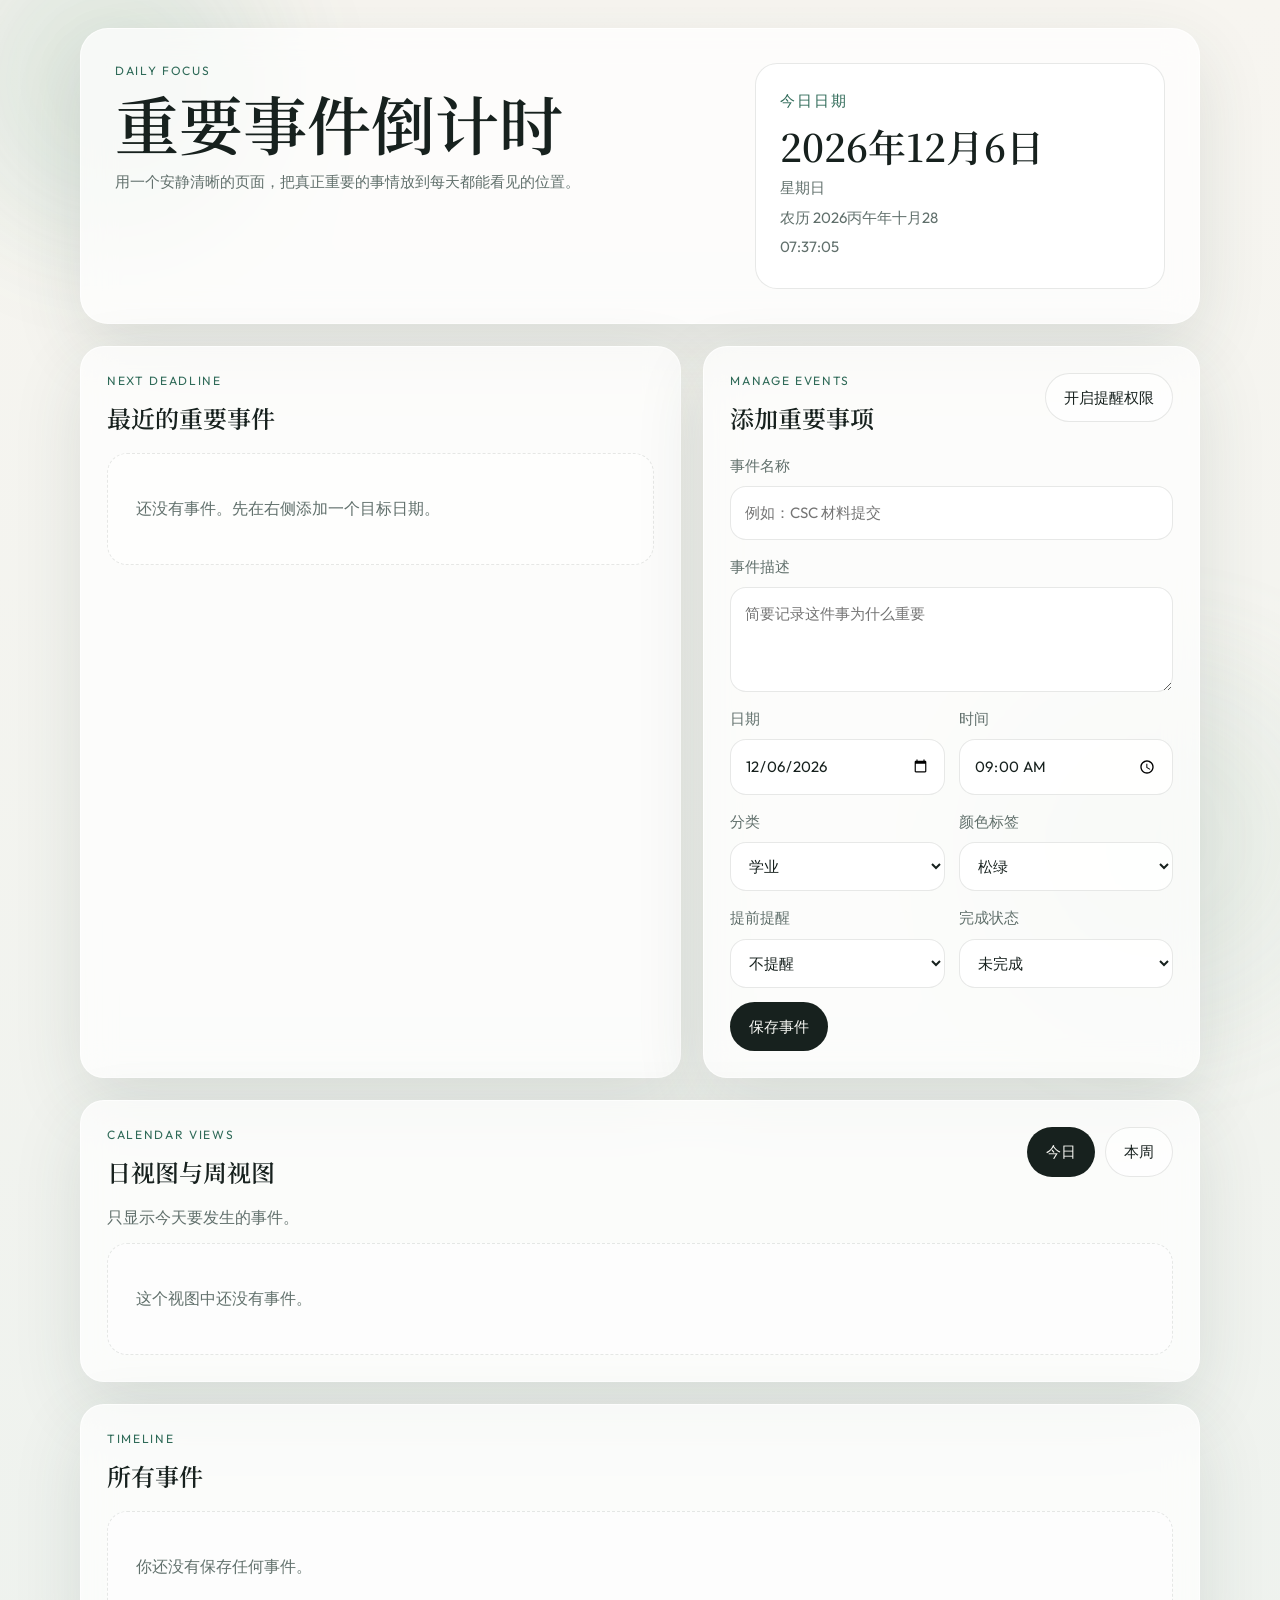
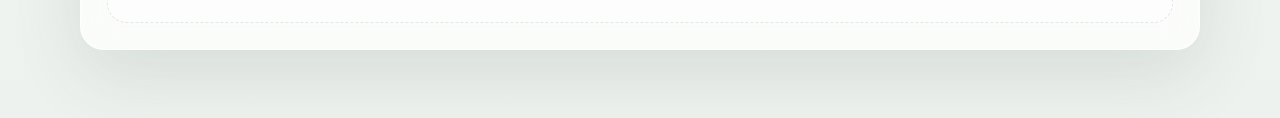
==== index.html @ 09dea9fb "Add calendar views and PWA support" ====
<!DOCTYPE html>
<html lang="zh-CN">
<head>
    <meta charset="UTF-8">
    <meta name="viewport" content="width=device-width, initial-scale=1.0">
    <title>重要日程倒计时</title>
    <meta name="description" content="简约美观的每日重要事件倒计时网站，支持提醒、日期展示和农历。">
    <meta name="theme-color" content="#17211e">
    <link rel="manifest" href="manifest.webmanifest">
    <link rel="icon" href="icon.svg" type="image/svg+xml">
    <link rel="preconnect" href="https://fonts.googleapis.com">
    <link rel="preconnect" href="https://fonts.gstatic.com" crossorigin>
    <link href="https://fonts.googleapis.com/css2?family=Noto+Serif+SC:wght@400;500;600;700&family=Outfit:wght@300;400;500;600;700&display=swap" rel="stylesheet">
    <link rel="stylesheet" href="style.css">
</head>
<body>
    <div class="ambient ambient-a"></div>
    <div class="ambient ambient-b"></div>

    <main class="page">
        <section class="hero-card">
            <div class="hero-copy">
                <p class="eyebrow">Daily Focus</p>
                <h1>重要事件倒计时</h1>
                <p class="hero-text">
                    用一个安静清晰的页面，把真正重要的事情放到每天都能看见的位置。
                </p>
            </div>
            <div class="date-panel">
                <p class="date-label">今日日期</p>
                <h2 id="solarDate">--</h2>
                <p id="weekdayText">--</p>
                <p id="lunarDate" class="lunar-text">农历 --</p>
                <p id="clockText" class="clock-text">--:--:--</p>
            </div>
        </section>

        <section class="layout-grid">
            <section class="panel spotlight-panel">
                <div class="panel-head">
                    <div>
                        <p class="panel-kicker">Next Deadline</p>
                        <h2>最近的重要事件</h2>
                    </div>
                </div>
                <div id="emptyState" class="empty-state">
                    <p>还没有事件。先在右侧添加一个目标日期。</p>
                </div>
                <article id="featuredEvent" class="featured-event hidden">
                    <div class="featured-topline">
                        <p id="featuredTag" class="event-tag">重要</p>
                        <p id="featuredReminder" class="reminder-note">提醒未开启</p>
                    </div>
                    <h3 id="featuredTitle">事件标题</h3>
                    <p id="featuredDesc" class="featured-desc"></p>
                    <div class="countdown-grid">
                        <div>
                            <span id="daysValue">0</span>
                            <small>天</small>
                        </div>
                        <div>
                            <span id="hoursValue">0</span>
                            <small>小时</small>
                        </div>
                        <div>
                            <span id="minutesValue">0</span>
                            <small>分钟</small>
                        </div>
                    </div>
                    <div class="featured-meta">
                        <p id="featuredTarget">目标日期：--</p>
                        <p id="featuredStatus">状态：--</p>
                    </div>
                </article>
            </section>

            <section class="panel form-panel">
                <div class="panel-head">
                    <div>
                        <p class="panel-kicker">Manage Events</p>
                        <h2>添加重要事项</h2>
                    </div>
                    <button id="notifyBtn" class="ghost-btn" type="button">开启提醒权限</button>
                </div>

                <form id="eventForm" class="event-form">
                    <input id="editIdInput" type="hidden">
                    <label>
                        事件名称
                        <input id="titleInput" type="text" maxlength="40" placeholder="例如：CSC 材料提交" required>
                    </label>
                    <label>
                        事件描述
                        <textarea id="descInput" rows="3" maxlength="120" placeholder="简要记录这件事为什么重要"></textarea>
                    </label>
                    <div class="form-row">
                        <label>
                            日期
                            <input id="dateInput" type="date" required>
                        </label>
                        <label>
                            时间
                            <input id="timeInput" type="time" value="09:00">
                        </label>
                    </div>
                    <div class="form-row">
                        <label>
                            分类
                            <select id="categoryInput">
                                <option value="学业">学业</option>
                                <option value="申请">申请</option>
                                <option value="工作">工作</option>
                                <option value="生活">生活</option>
                                <option value="其他">其他</option>
                            </select>
                        </label>
                        <label>
                            颜色标签
                            <select id="colorInput">
                                <option value="green">松绿</option>
                                <option value="amber">琥珀</option>
                                <option value="rose">玫瑰</option>
                                <option value="slate">岩灰</option>
                                <option value="violet">紫灰</option>
                            </select>
                        </label>
                    </div>
                    <div class="form-row">
                        <label>
                            提前提醒
                            <select id="reminderInput">
                                <option value="0">不提醒</option>
                                <option value="10">提前 10 分钟</option>
                                <option value="30">提前 30 分钟</option>
                                <option value="60">提前 1 小时</option>
                                <option value="1440">提前 1 天</option>
                            </select>
                        </label>
                        <label>
                            完成状态
                            <select id="completedInput">
                                <option value="false">未完成</option>
                                <option value="true">已完成</option>
                            </select>
                        </label>
                    </div>
                    <div class="form-actions">
                        <button id="submitBtn" class="primary-btn" type="submit">保存事件</button>
                        <button id="cancelEditBtn" class="ghost-btn hidden" type="button">取消编辑</button>
                    </div>
                </form>
            </section>
        </section>

        <section class="panel calendar-panel">
            <div class="panel-head">
                <div>
                    <p class="panel-kicker">Calendar Views</p>
                    <h2>日视图与周视图</h2>
                </div>
                <div class="view-switcher">
                    <button class="ghost-btn active-view" type="button" data-view="day">今日</button>
                    <button class="ghost-btn" type="button" data-view="week">本周</button>
                </div>
            </div>
            <div id="calendarSummary" class="calendar-summary"></div>
            <div id="calendarList" class="calendar-list"></div>
        </section>

        <section class="panel list-panel">
            <div class="panel-head">
                <div>
                    <p class="panel-kicker">Timeline</p>
                    <h2>所有事件</h2>
                </div>
            </div>
            <div id="eventList" class="event-list"></div>
        </section>
    </main>

    <template id="eventItemTemplate">
        <article class="event-item">
            <div class="event-main">
                <div class="event-heading-row">
                    <p class="event-chip"></p>
                    <p class="event-count"></p>
                </div>
                <h3 class="event-title"></h3>
                <p class="event-description"></p>
                <div class="event-meta-row">
                    <span class="event-target"></span>
                    <span class="event-reminder"></span>
                    <span class="event-state"></span>
                </div>
            </div>
            <div class="event-actions">
                <button class="icon-btn complete-btn" type="button">完成</button>
                <button class="icon-btn edit-btn" type="button">编辑</button>
                <button class="icon-btn delete-btn" type="button">删除</button>
            </div>
        </article>
    </template>

    <script src="script.js"></script>
</body>
</html>
---- style.css ----
:root {
    --bg: #f6f4ee;
    --panel: rgba(255, 255, 255, 0.72);
    --panel-strong: rgba(255, 255, 255, 0.92);
    --line: rgba(19, 31, 28, 0.1);
    --ink: #17211e;
    --muted: #61706c;
    --accent: #2f6a58;
    --accent-soft: #dce9e4;
    --warning: #8c5a2d;
    --shadow: 0 24px 70px rgba(45, 63, 57, 0.12);
    --green: #2f6a58;
    --green-bg: #e4f1ec;
    --amber: #9a6a26;
    --amber-bg: #f7eddc;
    --rose: #9a4f62;
    --rose-bg: #f7e7eb;
    --slate: #55616b;
    --slate-bg: #e8edf0;
    --violet: #68588c;
    --violet-bg: #ece7f7;
}

* {
    box-sizing: border-box;
}

body {
    margin: 0;
    min-height: 100vh;
    color: var(--ink);
    background: linear-gradient(180deg, #f7f5f0 0%, #eef2ee 100%);
    font-family: "Outfit", sans-serif;
    position: relative;
}

.ambient {
    position: fixed;
    border-radius: 50%;
    filter: blur(60px);
    pointer-events: none;
    opacity: 0.65;
}

.ambient-a {
    width: 320px;
    height: 320px;
    background: rgba(70, 137, 112, 0.18);
    top: -80px;
    left: -50px;
}

.ambient-b {
    width: 360px;
    height: 360px;
    background: rgba(163, 191, 179, 0.18);
    bottom: -120px;
    right: -60px;
}

.page {
    width: min(1120px, calc(100% - 28px));
    margin: 28px auto;
    padding-bottom: 40px;
    position: relative;
    z-index: 1;
}

.hero-card,
.panel,
.event-item {
    background: var(--panel);
    backdrop-filter: blur(16px);
    border: 1px solid rgba(255, 255, 255, 0.7);
    box-shadow: var(--shadow);
}

.hero-card {
    border-radius: 28px;
    padding: 34px;
    display: grid;
    grid-template-columns: 1.35fr 0.9fr;
    gap: 24px;
    margin-bottom: 22px;
}

.eyebrow,
.panel-kicker,
.event-chip,
.event-tag {
    margin: 0 0 12px;
    font-size: 12px;
    letter-spacing: 0.14em;
    text-transform: uppercase;
    color: var(--accent);
}

h1,
h2,
h3 {
    font-family: "Noto Serif SC", serif;
    margin: 0;
    font-weight: 600;
}

h1 {
    font-size: clamp(40px, 6vw, 64px);
    line-height: 1.02;
}

.hero-text,
.date-panel p,
.featured-desc,
.event-description,
.event-meta-row,
.featured-meta,
label,
input,
textarea,
select,
.ghost-btn,
.primary-btn,
.icon-btn {
    font-size: 15px;
    line-height: 1.7;
}

.hero-text {
    color: var(--muted);
    max-width: 36rem;
    margin-top: 14px;
}

.date-panel {
    background: var(--panel-strong);
    border: 1px solid var(--line);
    border-radius: 22px;
    padding: 24px;
    align-self: stretch;
}

.date-label {
    color: var(--accent);
    text-transform: uppercase;
    letter-spacing: 0.14em;
    margin: 0 0 10px;
    font-size: 12px;
}

.date-panel h2 {
    font-size: clamp(28px, 4vw, 38px);
    line-height: 1.15;
    margin-bottom: 8px;
}

.lunar-text,
.clock-text,
#weekdayText {
    color: var(--muted);
    margin: 4px 0;
}

.layout-grid {
    display: grid;
    grid-template-columns: 1.15fr 0.95fr;
    gap: 22px;
    margin-bottom: 22px;
}

.panel {
    border-radius: 24px;
    padding: 26px;
}

.form-actions,
.view-switcher,
.event-actions {
    display: flex;
    flex-wrap: wrap;
    gap: 10px;
}

.panel-head {
    display: flex;
    justify-content: space-between;
    gap: 16px;
    align-items: start;
    margin-bottom: 18px;
}

.empty-state {
    border: 1px dashed var(--line);
    border-radius: 20px;
    padding: 28px;
    color: var(--muted);
    background: rgba(255, 255, 255, 0.45);
}

.hidden {
    display: none;
}

.featured-event {
    border-radius: 22px;
    padding: 24px;
    background: linear-gradient(180deg, rgba(255, 255, 255, 0.95), rgba(240, 247, 243, 0.92));
    border: 1px solid var(--line);
}

.featured-topline {
    display: flex;
    justify-content: space-between;
    gap: 12px;
    align-items: center;
}

.reminder-note {
    margin: 0;
    color: var(--warning);
    font-size: 13px;
}

.featured-event h3 {
    font-size: clamp(28px, 4vw, 42px);
    line-height: 1.08;
    margin: 6px 0 12px;
}

.countdown-grid {
    display: grid;
    grid-template-columns: repeat(3, minmax(0, 1fr));
    gap: 14px;
    margin: 24px 0 18px;
}

.countdown-grid div {
    background: rgba(255, 255, 255, 0.86);
    border: 1px solid var(--line);
    border-radius: 18px;
    padding: 18px 14px;
}

.countdown-grid span {
    display: block;
    font-size: clamp(34px, 6vw, 52px);
    line-height: 1;
    font-weight: 700;
}

.countdown-grid small {
    color: var(--muted);
}

.featured-meta p {
    margin: 6px 0;
    color: var(--muted);
}

.event-form {
    display: grid;
    gap: 14px;
}

label {
    display: grid;
    gap: 8px;
    color: var(--muted);
}

input,
textarea,
select {
    width: 100%;
    border: 1px solid var(--line);
    border-radius: 16px;
    padding: 13px 14px;
    background: rgba(255, 255, 255, 0.86);
    color: var(--ink);
    font-family: inherit;
}

input:focus,
textarea:focus,
select:focus {
    outline: 1px solid rgba(47, 106, 88, 0.3);
    border-color: rgba(47, 106, 88, 0.4);
}

.form-row {
    display: grid;
    grid-template-columns: repeat(2, minmax(0, 1fr));
    gap: 14px;
}

.primary-btn,
.ghost-btn,
.icon-btn {
    border-radius: 999px;
    padding: 11px 18px;
    cursor: pointer;
    border: 1px solid var(--line);
    font-family: inherit;
    transition: transform 180ms ease, background 180ms ease;
}

.primary-btn {
    background: var(--ink);
    color: #f8f8f4;
}

.ghost-btn,
.icon-btn {
    background: rgba(255, 255, 255, 0.62);
    color: var(--ink);
}

.active-view {
    background: var(--ink);
    color: #f8f8f4;
}

.primary-btn:hover,
.ghost-btn:hover,
.icon-btn:hover {
    transform: translateY(-1px);
}

.event-list {
    display: grid;
    gap: 14px;
}

.event-item {
    border-radius: 20px;
    padding: 20px;
    display: grid;
    grid-template-columns: 1fr auto;
    gap: 18px;
    align-items: start;
}

.event-item.done {
    opacity: 0.68;
}

.event-item.done .event-title {
    text-decoration: line-through;
}

.event-heading-row {
    display: flex;
    justify-content: space-between;
    gap: 14px;
    align-items: center;
}

.event-chip,
.event-count {
    margin: 0;
}

.event-chip {
    padding: 6px 10px;
    border-radius: 999px;
    border: 1px solid transparent;
}

.tag-green {
    color: var(--green);
    background: var(--green-bg);
    border-color: rgba(47, 106, 88, 0.18);
}

.tag-amber {
    color: var(--amber);
    background: var(--amber-bg);
    border-color: rgba(154, 106, 38, 0.16);
}

.tag-rose {
    color: var(--rose);
    background: var(--rose-bg);
    border-color: rgba(154, 79, 98, 0.16);
}

.tag-slate {
    color: var(--slate);
    background: var(--slate-bg);
    border-color: rgba(85, 97, 107, 0.14);
}

.tag-violet {
    color: var(--violet);
    background: var(--violet-bg);
    border-color: rgba(104, 88, 140, 0.16);
}

.event-count {
    color: var(--muted);
    font-size: 14px;
}

.event-title {
    font-size: 28px;
    line-height: 1.1;
    margin-bottom: 8px;
}

.event-description {
    color: var(--muted);
    margin: 0 0 10px;
}

.event-meta-row {
    display: flex;
    flex-wrap: wrap;
    gap: 10px 16px;
    color: var(--muted);
}

.calendar-panel {
    margin-bottom: 22px;
}

.calendar-summary {
    margin-bottom: 14px;
    color: var(--muted);
}

.calendar-list {
    display: grid;
    gap: 12px;
}

.calendar-card {
    padding: 18px;
    border-radius: 18px;
    border: 1px solid var(--line);
    background: rgba(255, 255, 255, 0.6);
}

.calendar-card h3 {
    font-size: 22px;
    margin-bottom: 6px;
}

.calendar-card p {
    margin: 4px 0;
    color: var(--muted);
}

@media (max-width: 920px) {
    .hero-card,
    .layout-grid {
        grid-template-columns: 1fr;
    }
}

@media (max-width: 680px) {
    .page {
        width: min(100% - 18px, 1120px);
        margin: 10px auto;
    }

    .hero-card,
    .panel {
        padding: 18px;
        border-radius: 20px;
    }

    .form-row,
    .countdown-grid,
    .event-item {
        grid-template-columns: 1fr;
    }

    .event-item {
        gap: 12px;
    }
}
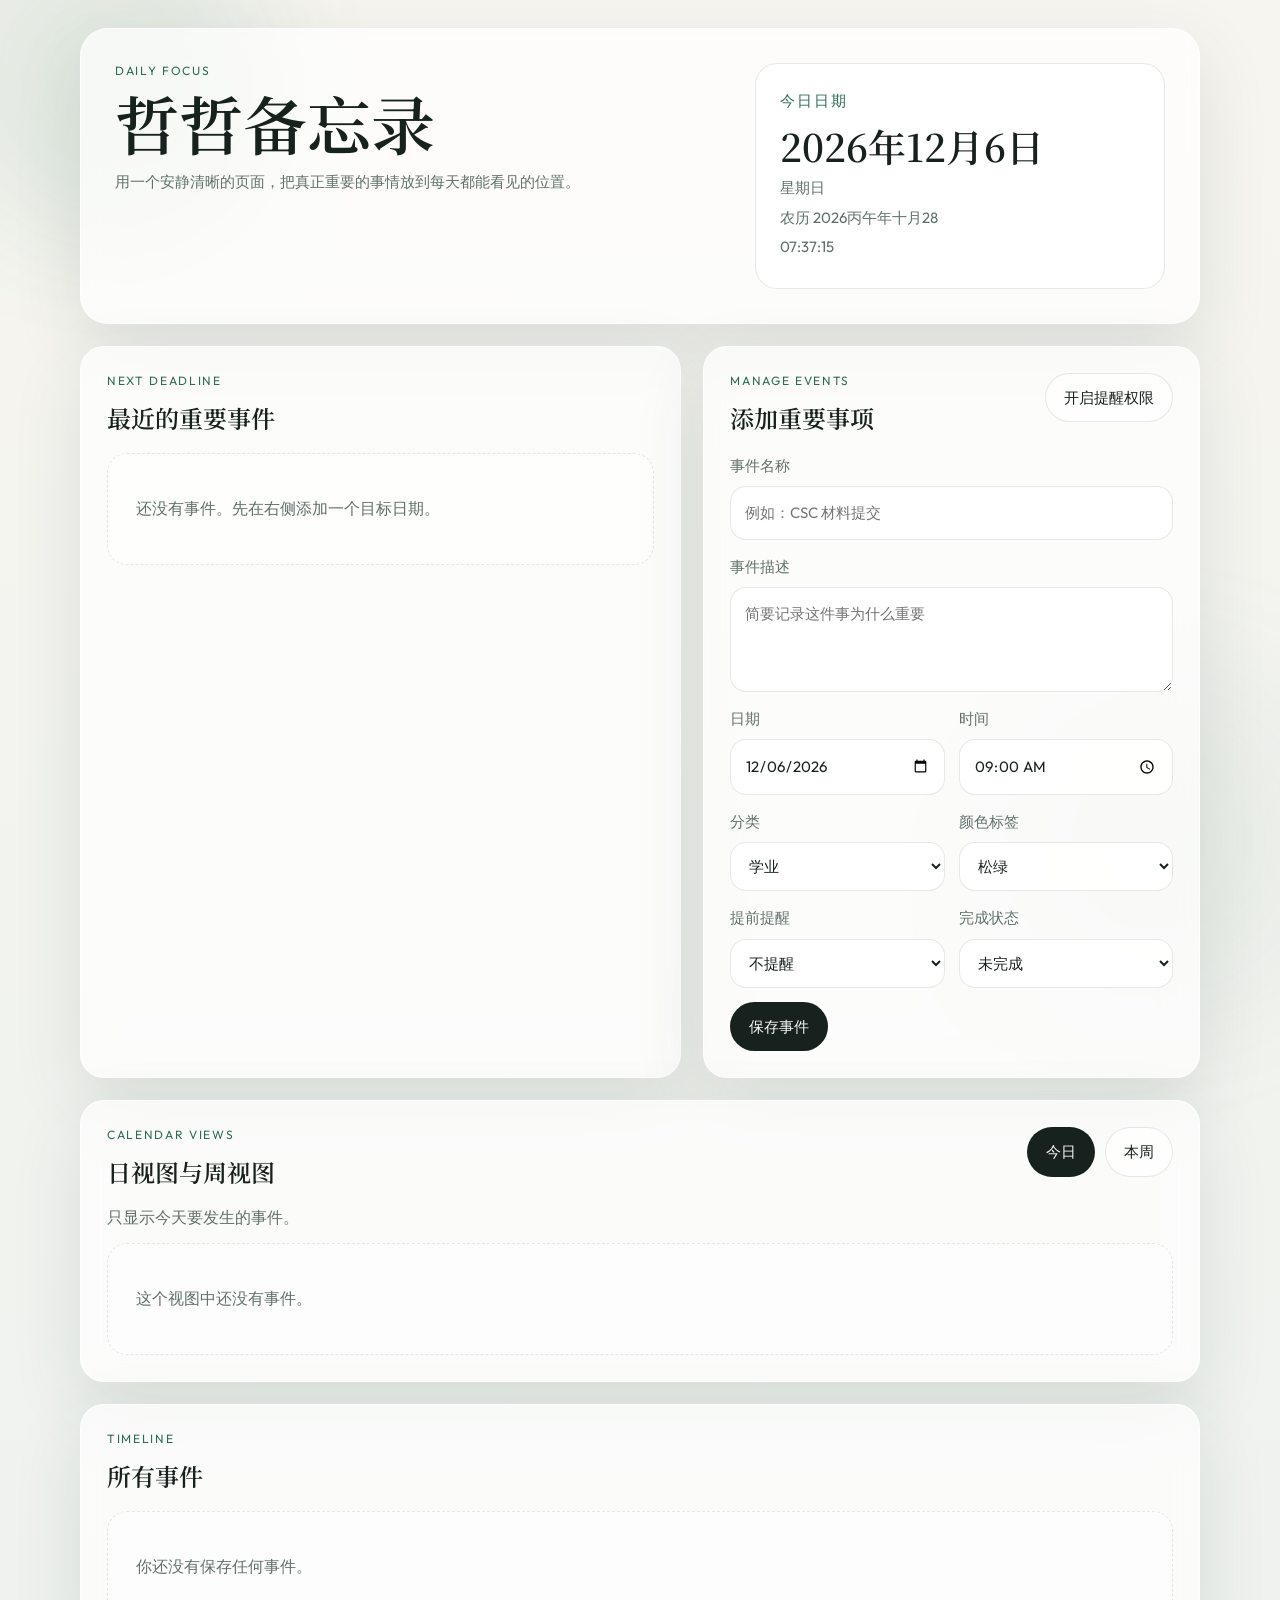
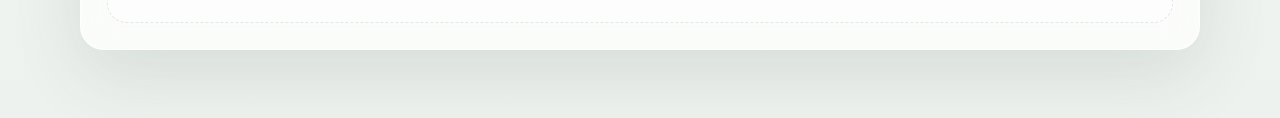
==== commit bb8b1e01: "Rename app to Zhezhe memo" ====
--- a/index.html
+++ b/index.html
@@ -3,7 +3,7 @@
 <head>
     <meta charset="UTF-8">
     <meta name="viewport" content="width=device-width, initial-scale=1.0">
-    <title>重要日程倒计时</title>
+    <title>哲哲备忘录</title>
     <meta name="description" content="简约美观的每日重要事件倒计时网站，支持提醒、日期展示和农历。">
     <meta name="theme-color" content="#17211e">
     <link rel="manifest" href="manifest.webmanifest">
@@ -21,7 +21,7 @@
         <section class="hero-card">
             <div class="hero-copy">
                 <p class="eyebrow">Daily Focus</p>
-                <h1>重要事件倒计时</h1>
+                <h1>哲哲备忘录</h1>
                 <p class="hero-text">
                     用一个安静清晰的页面，把真正重要的事情放到每天都能看见的位置。
                 </p>
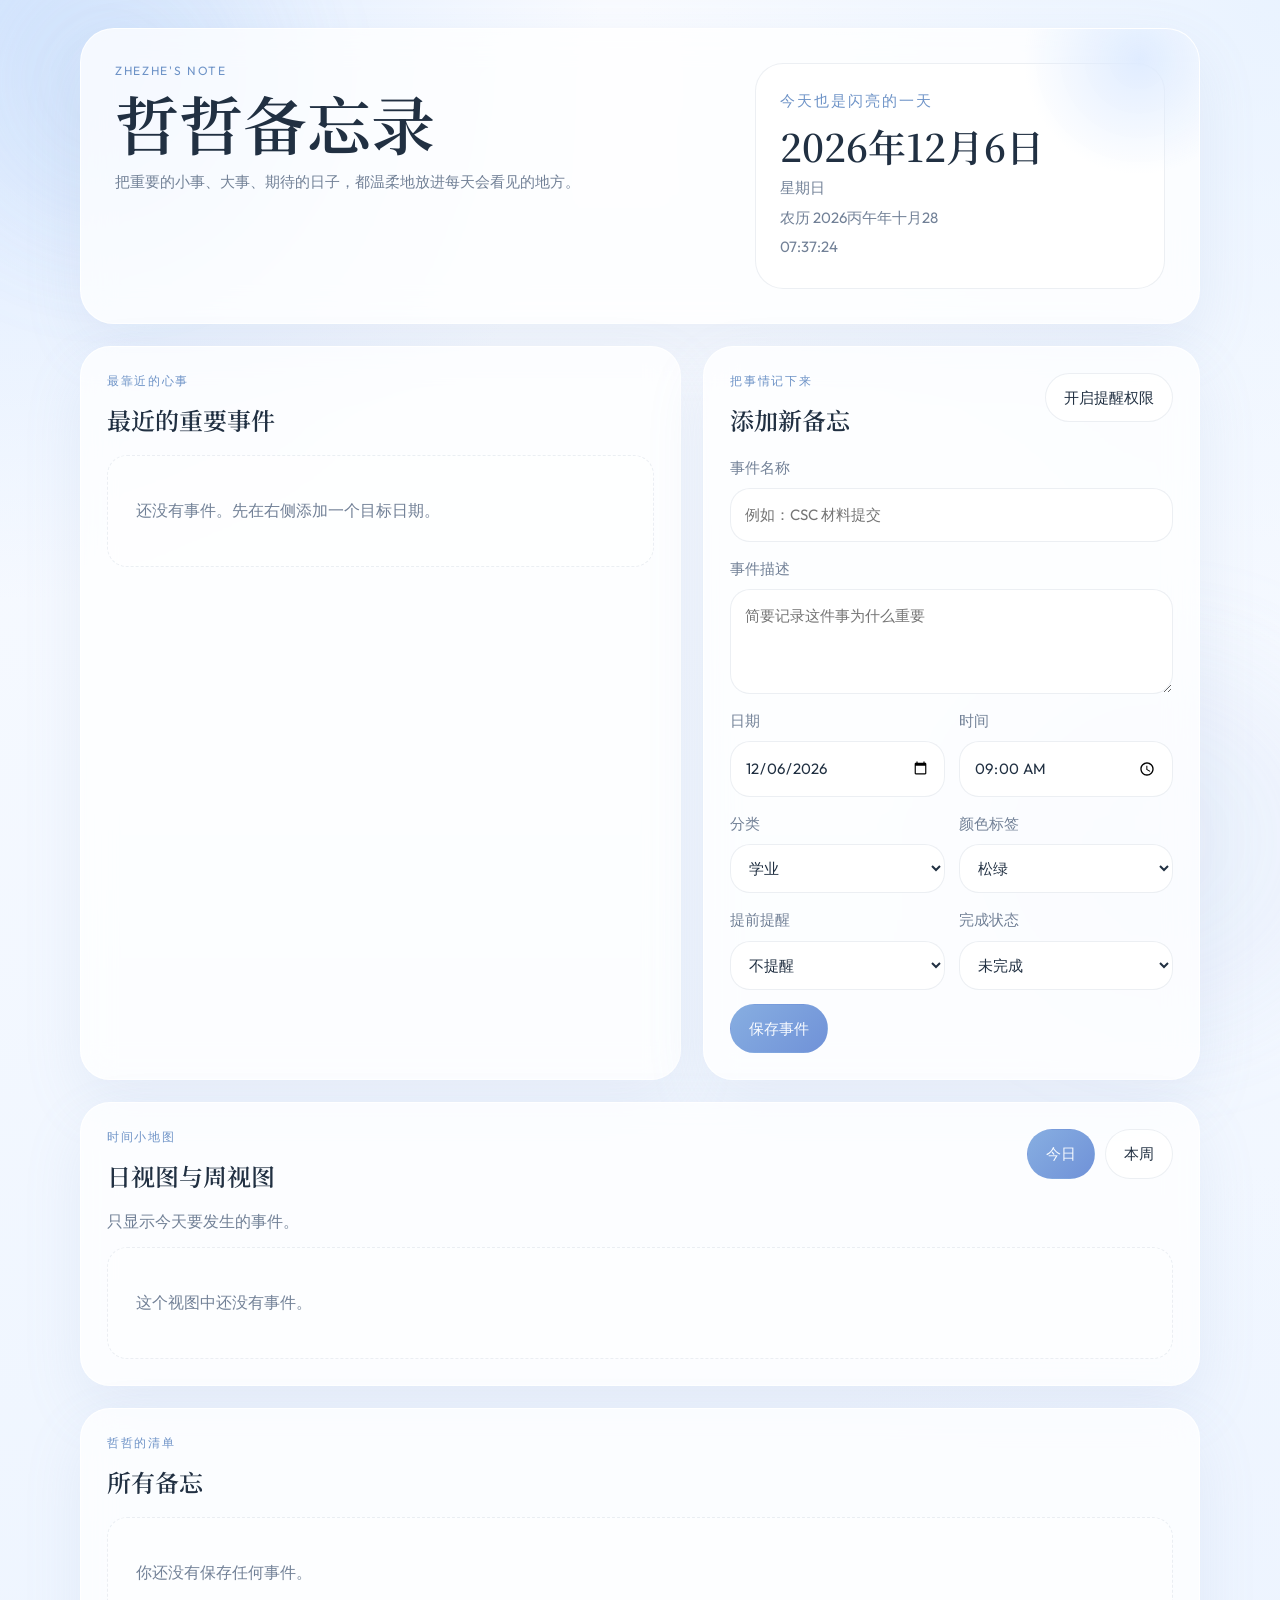
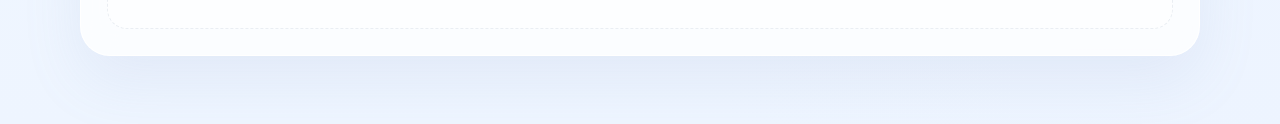
==== commit 681de80e: "Refine memo UI with elegant blue theme" ====
--- a/index.html
+++ b/index.html
@@ -20,14 +20,14 @@
     <main class="page">
         <section class="hero-card">
             <div class="hero-copy">
-                <p class="eyebrow">Daily Focus</p>
+                <p class="eyebrow">Zhezhe's Note</p>
                 <h1>哲哲备忘录</h1>
                 <p class="hero-text">
-                    用一个安静清晰的页面，把真正重要的事情放到每天都能看见的位置。
+                    把重要的小事、大事、期待的日子，都温柔地放进每天会看见的地方。
                 </p>
             </div>
             <div class="date-panel">
-                <p class="date-label">今日日期</p>
+                <p class="date-label">今天也是闪亮的一天</p>
                 <h2 id="solarDate">--</h2>
                 <p id="weekdayText">--</p>
                 <p id="lunarDate" class="lunar-text">农历 --</p>
@@ -39,7 +39,7 @@
             <section class="panel spotlight-panel">
                 <div class="panel-head">
                     <div>
-                        <p class="panel-kicker">Next Deadline</p>
+                        <p class="panel-kicker">最靠近的心事</p>
                         <h2>最近的重要事件</h2>
                     </div>
                 </div>
@@ -77,8 +77,8 @@
             <section class="panel form-panel">
                 <div class="panel-head">
                     <div>
-                        <p class="panel-kicker">Manage Events</p>
-                        <h2>添加重要事项</h2>
+                        <p class="panel-kicker">把事情记下来</p>
+                        <h2>添加新备忘</h2>
                     </div>
                     <button id="notifyBtn" class="ghost-btn" type="button">开启提醒权限</button>
                 </div>
@@ -145,7 +145,7 @@
                         </label>
                     </div>
                     <div class="form-actions">
-                        <button id="submitBtn" class="primary-btn" type="submit">保存事件</button>
+                        <button id="submitBtn" class="primary-btn" type="submit">保存备忘</button>
                         <button id="cancelEditBtn" class="ghost-btn hidden" type="button">取消编辑</button>
                     </div>
                 </form>
@@ -155,7 +155,7 @@
         <section class="panel calendar-panel">
             <div class="panel-head">
                 <div>
-                    <p class="panel-kicker">Calendar Views</p>
+                    <p class="panel-kicker">时间小地图</p>
                     <h2>日视图与周视图</h2>
                 </div>
                 <div class="view-switcher">
@@ -170,8 +170,8 @@
         <section class="panel list-panel">
             <div class="panel-head">
                 <div>
-                    <p class="panel-kicker">Timeline</p>
-                    <h2>所有事件</h2>
+                    <p class="panel-kicker">哲哲的清单</p>
+                    <h2>所有备忘</h2>
                 </div>
             </div>
             <div id="eventList" class="event-list"></div>
--- a/style.css
+++ b/style.css
@@ -1,24 +1,24 @@
 :root {
-    --bg: #f6f4ee;
-    --panel: rgba(255, 255, 255, 0.72);
+    --bg: #f5f9ff;
+    --panel: rgba(255, 255, 255, 0.76);
     --panel-strong: rgba(255, 255, 255, 0.92);
-    --line: rgba(19, 31, 28, 0.1);
-    --ink: #17211e;
-    --muted: #61706c;
-    --accent: #2f6a58;
-    --accent-soft: #dce9e4;
-    --warning: #8c5a2d;
-    --shadow: 0 24px 70px rgba(45, 63, 57, 0.12);
-    --green: #2f6a58;
-    --green-bg: #e4f1ec;
-    --amber: #9a6a26;
-    --amber-bg: #f7eddc;
-    --rose: #9a4f62;
-    --rose-bg: #f7e7eb;
-    --slate: #55616b;
-    --slate-bg: #e8edf0;
-    --violet: #68588c;
-    --violet-bg: #ece7f7;
+    --line: rgba(96, 125, 156, 0.12);
+    --ink: #213042;
+    --muted: #728197;
+    --accent: #6e93c7;
+    --accent-soft: #e7f0fb;
+    --warning: #b48b62;
+    --shadow: 0 24px 60px rgba(132, 160, 197, 0.12);
+    --green: #6f95c9;
+    --green-bg: #eaf2fd;
+    --amber: #c59a71;
+    --amber-bg: #f8f0e7;
+    --rose: #8fa7d8;
+    --rose-bg: #edf2fd;
+    --slate: #7b8da3;
+    --slate-bg: #edf2f7;
+    --violet: #8b93d2;
+    --violet-bg: #eef0ff;
 }
 
 * {
@@ -29,9 +29,25 @@
     margin: 0;
     min-height: 100vh;
     color: var(--ink);
-    background: linear-gradient(180deg, #f7f5f0 0%, #eef2ee 100%);
+    background:
+        radial-gradient(circle at top left, rgba(207, 227, 255, 0.72), transparent 28%),
+        radial-gradient(circle at top right, rgba(228, 240, 255, 0.74), transparent 30%),
+        radial-gradient(circle at bottom right, rgba(237, 244, 255, 0.92), transparent 26%),
+        linear-gradient(180deg, #f9fbff 0%, #eef5ff 100%);
     font-family: "Outfit", sans-serif;
     position: relative;
+}
+
+@keyframes floatGentle {
+    0% { transform: translateY(0px); }
+    50% { transform: translateY(-4px); }
+    100% { transform: translateY(0px); }
+}
+
+@keyframes breatheGlow {
+    0% { box-shadow: 0 24px 60px rgba(132, 160, 197, 0.10); }
+    50% { box-shadow: 0 28px 72px rgba(132, 160, 197, 0.16); }
+    100% { box-shadow: 0 24px 60px rgba(132, 160, 197, 0.10); }
 }
 
 .ambient {
@@ -45,7 +61,7 @@
 .ambient-a {
     width: 320px;
     height: 320px;
-    background: rgba(70, 137, 112, 0.18);
+    background: rgba(154, 190, 236, 0.26);
     top: -80px;
     left: -50px;
 }
@@ -53,7 +69,7 @@
 .ambient-b {
     width: 360px;
     height: 360px;
-    background: rgba(163, 191, 179, 0.18);
+    background: rgba(190, 209, 239, 0.24);
     bottom: -120px;
     right: -60px;
 }
@@ -71,17 +87,31 @@
 .event-item {
     background: var(--panel);
     backdrop-filter: blur(16px);
-    border: 1px solid rgba(255, 255, 255, 0.7);
+    border: 1px solid rgba(255, 255, 255, 0.88);
     box-shadow: var(--shadow);
+    animation: breatheGlow 7s ease-in-out infinite;
 }
 
 .hero-card {
-    border-radius: 28px;
+    border-radius: 34px;
     padding: 34px;
     display: grid;
     grid-template-columns: 1.35fr 0.9fr;
     gap: 24px;
     margin-bottom: 22px;
+    overflow: hidden;
+    animation: floatGentle 8s ease-in-out infinite, breatheGlow 7s ease-in-out infinite;
+}
+
+.hero-card::after {
+    content: "";
+    position: absolute;
+    width: 240px;
+    height: 240px;
+    right: -60px;
+    top: -90px;
+    background: radial-gradient(circle, rgba(222, 235, 255, 0.95), transparent 68%);
+    pointer-events: none;
 }
 
 .eyebrow,
@@ -134,9 +164,10 @@
 .date-panel {
     background: var(--panel-strong);
     border: 1px solid var(--line);
-    border-radius: 22px;
+    border-radius: 28px;
     padding: 24px;
     align-self: stretch;
+    box-shadow: inset 0 1px 0 rgba(255, 255, 255, 0.7);
 }
 
 .date-label {
@@ -168,7 +199,7 @@
 }
 
 .panel {
-    border-radius: 24px;
+    border-radius: 30px;
     padding: 26px;
 }
 
@@ -201,9 +232,9 @@
 }
 
 .featured-event {
-    border-radius: 22px;
+    border-radius: 28px;
     padding: 24px;
-    background: linear-gradient(180deg, rgba(255, 255, 255, 0.95), rgba(240, 247, 243, 0.92));
+    background: linear-gradient(180deg, rgba(255, 255, 255, 0.97), rgba(240, 246, 255, 0.96));
     border: 1px solid var(--line);
 }
 
@@ -234,9 +265,9 @@
 }
 
 .countdown-grid div {
-    background: rgba(255, 255, 255, 0.86);
+    background: rgba(255, 255, 255, 0.92);
     border: 1px solid var(--line);
-    border-radius: 18px;
+    border-radius: 24px;
     padding: 18px 14px;
 }
 
@@ -272,7 +303,7 @@
 select {
     width: 100%;
     border: 1px solid var(--line);
-    border-radius: 16px;
+    border-radius: 20px;
     padding: 13px 14px;
     background: rgba(255, 255, 255, 0.86);
     color: var(--ink);
@@ -304,19 +335,21 @@
 }
 
 .primary-btn {
-    background: var(--ink);
-    color: #f8f8f4;
+    background: linear-gradient(135deg, #87aee1, #7092d8);
+    color: #f8fbff;
+    border-color: transparent;
 }
 
 .ghost-btn,
 .icon-btn {
-    background: rgba(255, 255, 255, 0.62);
+    background: rgba(255, 255, 255, 0.76);
     color: var(--ink);
 }
 
 .active-view {
-    background: var(--ink);
-    color: #f8f8f4;
+    background: linear-gradient(135deg, #87aee1, #7092d8);
+    color: #f8fbff;
+    border-color: transparent;
 }
 
 .primary-btn:hover,
@@ -331,7 +364,7 @@
 }
 
 .event-item {
-    border-radius: 20px;
+    border-radius: 26px;
     padding: 20px;
     display: grid;
     grid-template-columns: 1fr auto;
@@ -434,9 +467,9 @@
 
 .calendar-card {
     padding: 18px;
-    border-radius: 18px;
+    border-radius: 24px;
     border: 1px solid var(--line);
-    background: rgba(255, 255, 255, 0.6);
+    background: rgba(255, 255, 255, 0.72);
 }
 
 .calendar-card h3 {
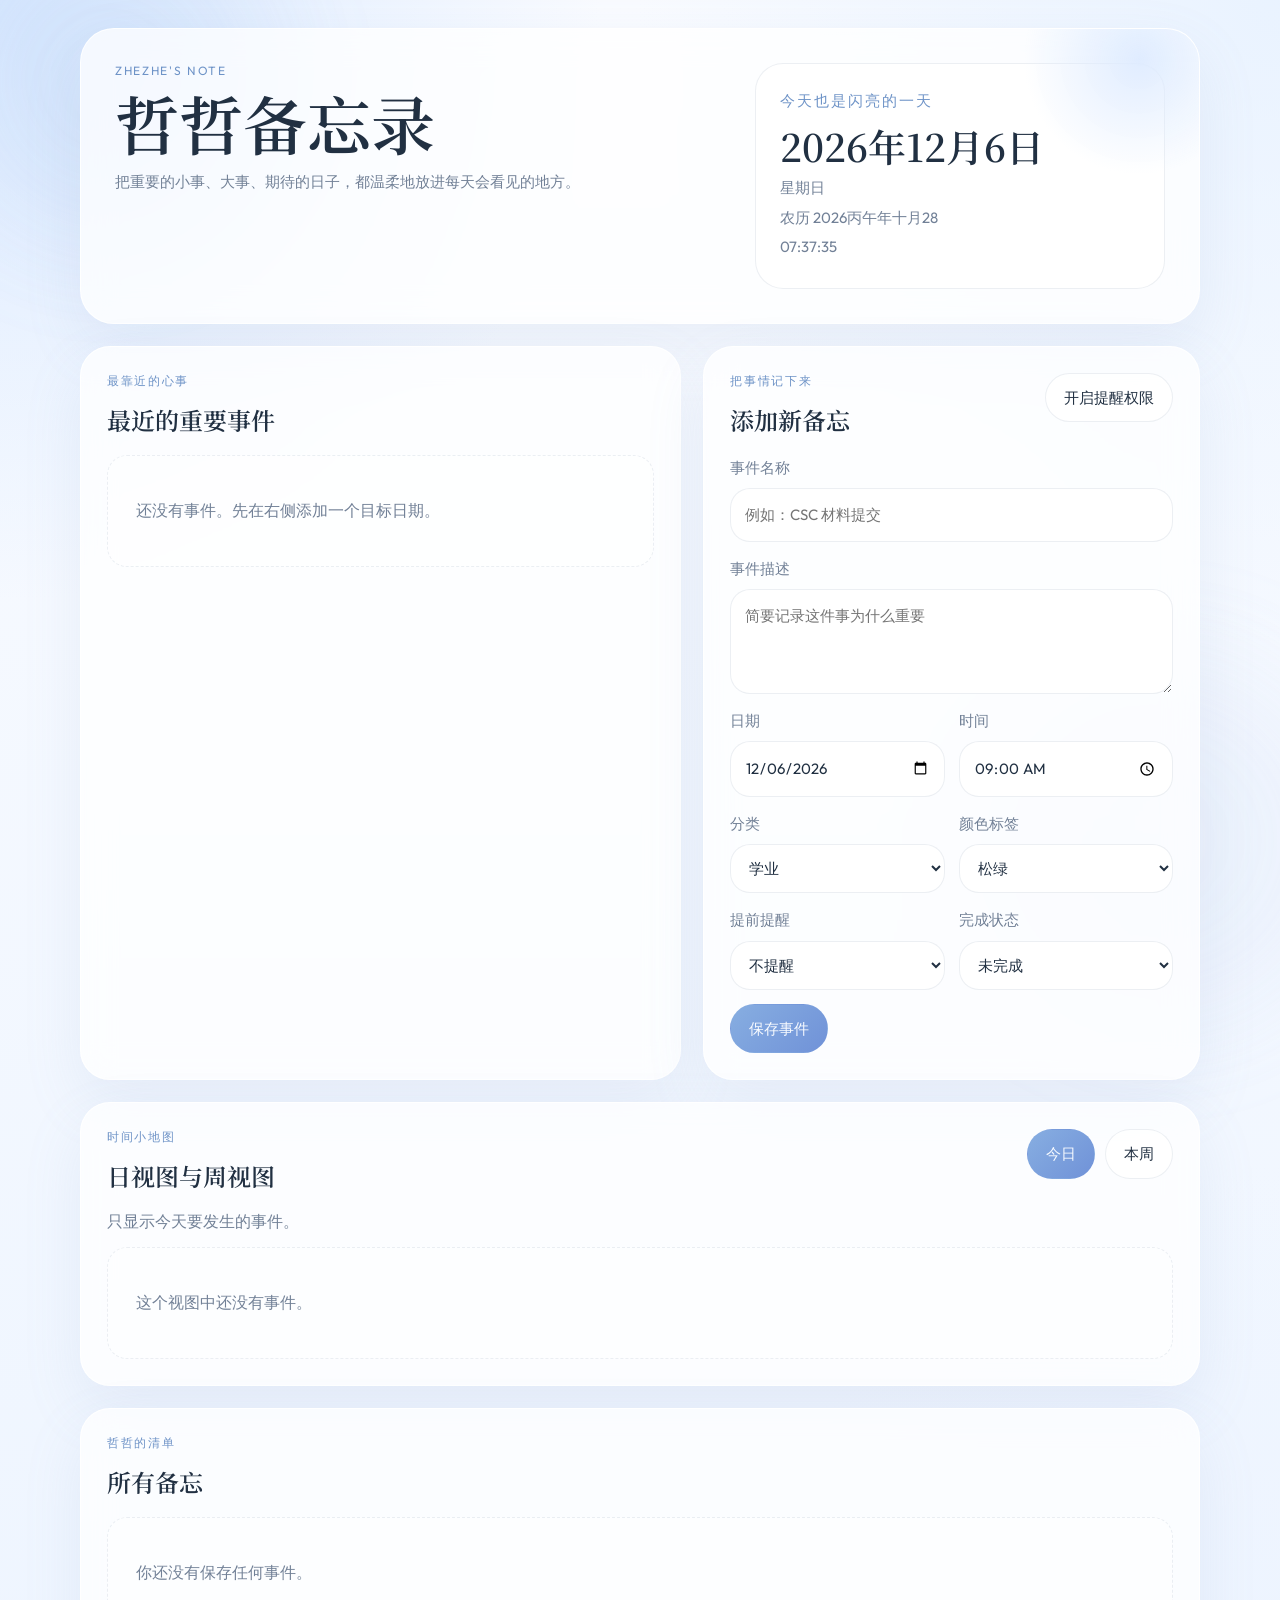
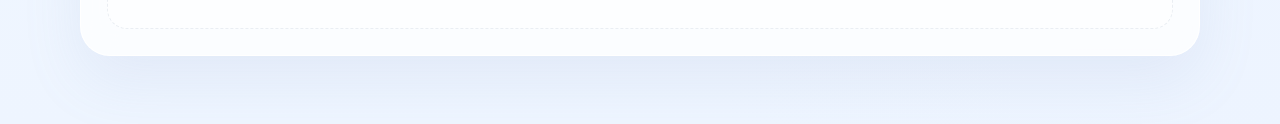
==== commit ac336a41: "Make install button a floating action" ====
--- a/index.html
+++ b/index.html
@@ -178,6 +178,8 @@
         </section>
     </main>
 
+    <button id="installFab" class="install-fab hidden" type="button">安装应用</button>
+
     <template id="eventItemTemplate">
         <article class="event-item">
             <div class="event-main">
--- a/style.css
+++ b/style.css
@@ -482,6 +482,35 @@
     color: var(--muted);
 }
 
+.install-fab {
+    position: fixed;
+    right: 26px;
+    bottom: 26px;
+    z-index: 30;
+    border: 0;
+    border-radius: 999px;
+    padding: 14px 22px;
+    background: linear-gradient(135deg, #7ea7df, #5d84cf);
+    color: #f8fbff;
+    font-family: inherit;
+    font-size: 15px;
+    font-weight: 600;
+    letter-spacing: 0.04em;
+    box-shadow: 0 18px 38px rgba(93, 132, 207, 0.32);
+    cursor: pointer;
+    transition: transform 180ms ease, box-shadow 180ms ease, opacity 180ms ease;
+    animation: floatGentle 4.8s ease-in-out infinite;
+}
+
+.install-fab:hover {
+    transform: translateY(-2px) scale(1.02);
+    box-shadow: 0 22px 42px rgba(93, 132, 207, 0.38);
+}
+
+.install-fab.hidden {
+    display: none;
+}
+
 @media (max-width: 920px) {
     .hero-card,
     .layout-grid {
@@ -510,4 +539,10 @@
     .event-item {
         gap: 12px;
     }
-}
+
+    .install-fab {
+        right: 16px;
+        bottom: 16px;
+        padding: 13px 18px;
+    }
+}
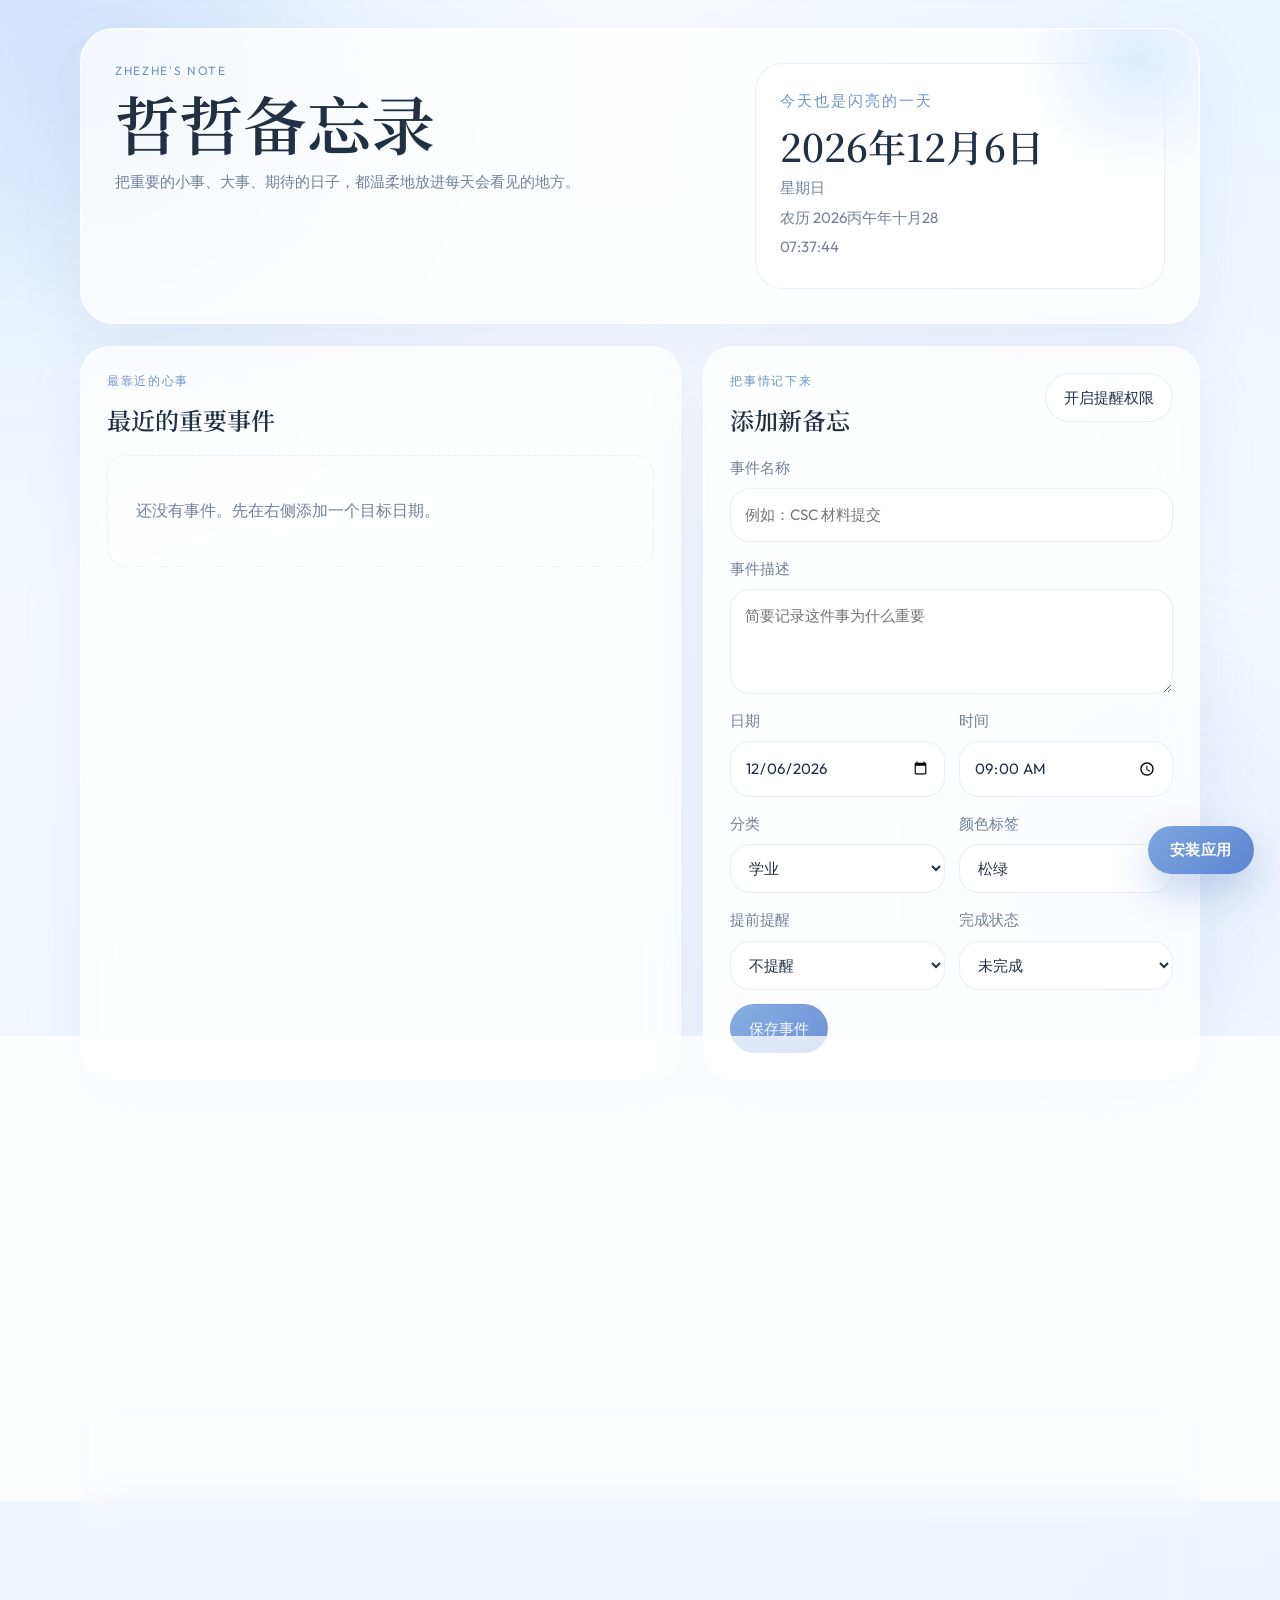
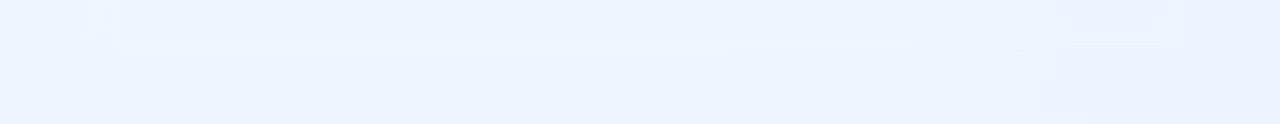
==== commit 71f4094d: "Always show install button with manual fallback" ====
--- a/index.html
+++ b/index.html
@@ -178,7 +178,7 @@
         </section>
     </main>
 
-    <button id="installFab" class="install-fab hidden" type="button">安装应用</button>
+    <button id="installFab" class="install-fab" type="button">安装应用</button>
 
     <template id="eventItemTemplate">
         <article class="event-item">
--- a/style.css
+++ b/style.css
@@ -507,10 +507,6 @@
     box-shadow: 0 22px 42px rgba(93, 132, 207, 0.38);
 }
 
-.install-fab.hidden {
-    display: none;
-}
-
 @media (max-width: 920px) {
     .hero-card,
     .layout-grid {
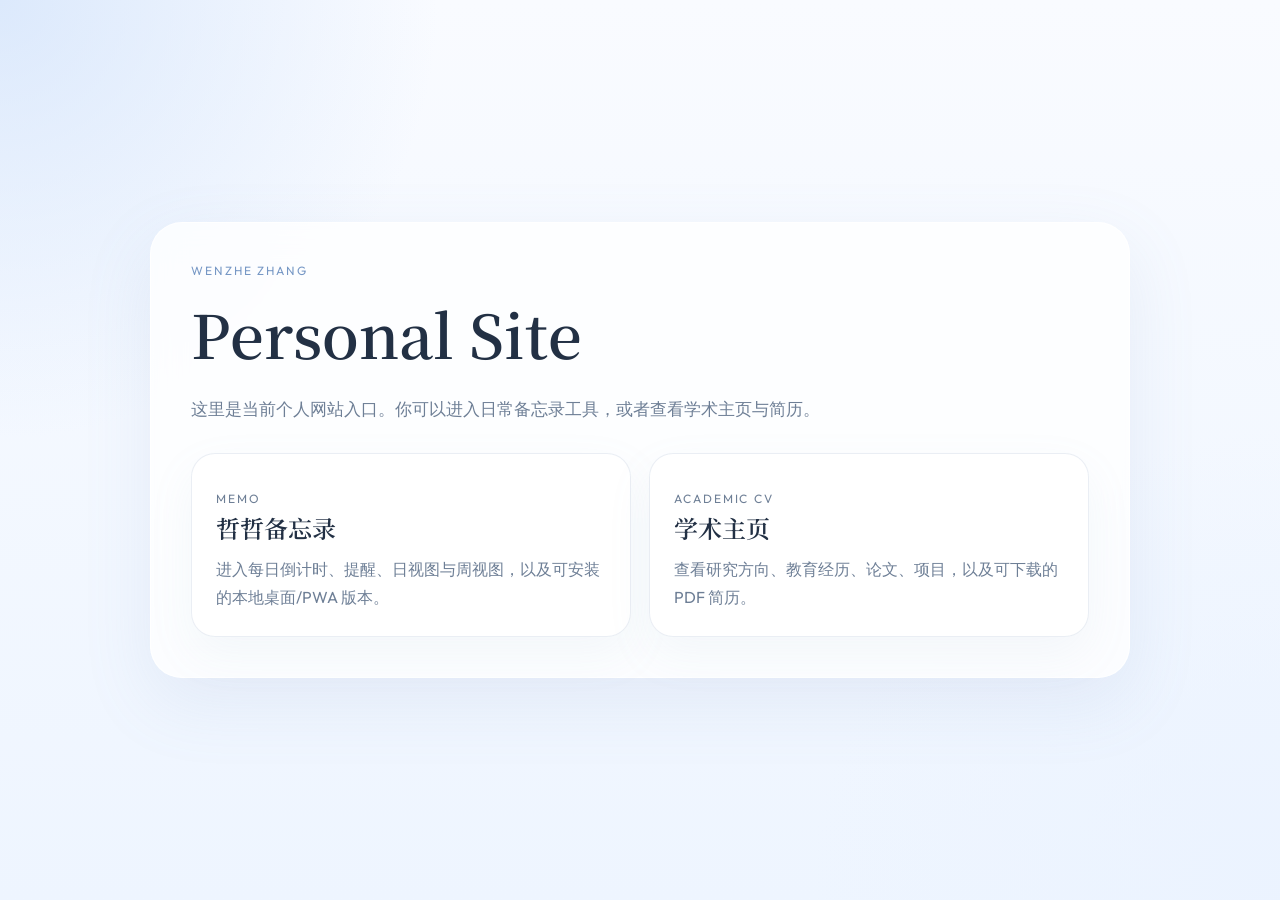
==== commit 970187e3: "Move memo app to /memo route" ====
--- a/index.html
+++ b/index.html
@@ -3,206 +3,113 @@
 <head>
     <meta charset="UTF-8">
     <meta name="viewport" content="width=device-width, initial-scale=1.0">
-    <title>哲哲备忘录</title>
-    <meta name="description" content="简约美观的每日重要事件倒计时网站，支持提醒、日期展示和农历。">
-    <meta name="theme-color" content="#17211e">
-    <link rel="manifest" href="manifest.webmanifest">
-    <link rel="icon" href="icon.svg" type="image/svg+xml">
+    <title>Wenzhe Zhang</title>
+    <meta name="description" content="Personal site entry for memo and academic CV.">
     <link rel="preconnect" href="https://fonts.googleapis.com">
     <link rel="preconnect" href="https://fonts.gstatic.com" crossorigin>
-    <link href="https://fonts.googleapis.com/css2?family=Noto+Serif+SC:wght@400;500;600;700&family=Outfit:wght@300;400;500;600;700&display=swap" rel="stylesheet">
-    <link rel="stylesheet" href="style.css">
+    <link href="https://fonts.googleapis.com/css2?family=Noto+Serif+SC:wght@500;600;700&family=Outfit:wght@300;400;500;600&display=swap" rel="stylesheet">
+    <style>
+        :root {
+            --ink: #223044;
+            --muted: #6e7f96;
+            --line: rgba(108, 137, 173, 0.14);
+            --card: rgba(255,255,255,0.78);
+            --shadow: 0 24px 70px rgba(122, 151, 189, 0.12);
+        }
+        * { box-sizing: border-box; }
+        body {
+            margin: 0;
+            min-height: 100vh;
+            font-family: "Outfit", sans-serif;
+            color: var(--ink);
+            background:
+                radial-gradient(circle at top left, rgba(210, 227, 251, 0.75), transparent 28%),
+                radial-gradient(circle at bottom right, rgba(235, 243, 255, 0.92), transparent 30%),
+                linear-gradient(180deg, #f9fbff 0%, #eef5ff 100%);
+            display: grid;
+            place-items: center;
+            padding: 24px;
+        }
+        .shell {
+            width: min(980px, 100%);
+            background: var(--card);
+            border: 1px solid rgba(255,255,255,0.8);
+            border-radius: 32px;
+            box-shadow: var(--shadow);
+            padding: 40px;
+            backdrop-filter: blur(16px);
+        }
+        .eyebrow {
+            margin: 0 0 12px;
+            font-size: 12px;
+            letter-spacing: 0.16em;
+            text-transform: uppercase;
+            color: #7697c5;
+        }
+        h1, h2 {
+            font-family: "Noto Serif SC", serif;
+            margin: 0;
+            font-weight: 600;
+        }
+        h1 {
+            font-size: clamp(38px, 6vw, 60px);
+            margin-bottom: 14px;
+        }
+        .intro {
+            color: var(--muted);
+            font-size: 17px;
+            line-height: 1.9;
+            max-width: 42rem;
+            margin-bottom: 28px;
+        }
+        .grid {
+            display: grid;
+            grid-template-columns: repeat(2, minmax(0, 1fr));
+            gap: 18px;
+        }
+        .card {
+            display: block;
+            text-decoration: none;
+            color: inherit;
+            background: rgba(255,255,255,0.82);
+            border: 1px solid var(--line);
+            border-radius: 24px;
+            padding: 24px;
+            transition: transform 180ms ease, box-shadow 180ms ease;
+            box-shadow: 0 18px 46px rgba(135, 161, 196, 0.08);
+        }
+        .card:hover {
+            transform: translateY(-3px);
+            box-shadow: 0 24px 56px rgba(135, 161, 196, 0.14);
+        }
+        .card p {
+            margin: 10px 0 0;
+            color: var(--muted);
+            line-height: 1.8;
+        }
+        @media (max-width: 720px) {
+            .shell { padding: 24px; border-radius: 24px; }
+            .grid { grid-template-columns: 1fr; }
+        }
+    </style>
 </head>
 <body>
-    <div class="ambient ambient-a"></div>
-    <div class="ambient ambient-b"></div>
-
-    <main class="page">
-        <section class="hero-card">
-            <div class="hero-copy">
-                <p class="eyebrow">Zhezhe's Note</p>
-                <h1>哲哲备忘录</h1>
-                <p class="hero-text">
-                    把重要的小事、大事、期待的日子，都温柔地放进每天会看见的地方。
-                </p>
-            </div>
-            <div class="date-panel">
-                <p class="date-label">今天也是闪亮的一天</p>
-                <h2 id="solarDate">--</h2>
-                <p id="weekdayText">--</p>
-                <p id="lunarDate" class="lunar-text">农历 --</p>
-                <p id="clockText" class="clock-text">--:--:--</p>
-            </div>
-        </section>
-
-        <section class="layout-grid">
-            <section class="panel spotlight-panel">
-                <div class="panel-head">
-                    <div>
-                        <p class="panel-kicker">最靠近的心事</p>
-                        <h2>最近的重要事件</h2>
-                    </div>
-                </div>
-                <div id="emptyState" class="empty-state">
-                    <p>还没有事件。先在右侧添加一个目标日期。</p>
-                </div>
-                <article id="featuredEvent" class="featured-event hidden">
-                    <div class="featured-topline">
-                        <p id="featuredTag" class="event-tag">重要</p>
-                        <p id="featuredReminder" class="reminder-note">提醒未开启</p>
-                    </div>
-                    <h3 id="featuredTitle">事件标题</h3>
-                    <p id="featuredDesc" class="featured-desc"></p>
-                    <div class="countdown-grid">
-                        <div>
-                            <span id="daysValue">0</span>
-                            <small>天</small>
-                        </div>
-                        <div>
-                            <span id="hoursValue">0</span>
-                            <small>小时</small>
-                        </div>
-                        <div>
-                            <span id="minutesValue">0</span>
-                            <small>分钟</small>
-                        </div>
-                    </div>
-                    <div class="featured-meta">
-                        <p id="featuredTarget">目标日期：--</p>
-                        <p id="featuredStatus">状态：--</p>
-                    </div>
-                </article>
-            </section>
-
-            <section class="panel form-panel">
-                <div class="panel-head">
-                    <div>
-                        <p class="panel-kicker">把事情记下来</p>
-                        <h2>添加新备忘</h2>
-                    </div>
-                    <button id="notifyBtn" class="ghost-btn" type="button">开启提醒权限</button>
-                </div>
-
-                <form id="eventForm" class="event-form">
-                    <input id="editIdInput" type="hidden">
-                    <label>
-                        事件名称
-                        <input id="titleInput" type="text" maxlength="40" placeholder="例如：CSC 材料提交" required>
-                    </label>
-                    <label>
-                        事件描述
-                        <textarea id="descInput" rows="3" maxlength="120" placeholder="简要记录这件事为什么重要"></textarea>
-                    </label>
-                    <div class="form-row">
-                        <label>
-                            日期
-                            <input id="dateInput" type="date" required>
-                        </label>
-                        <label>
-                            时间
-                            <input id="timeInput" type="time" value="09:00">
-                        </label>
-                    </div>
-                    <div class="form-row">
-                        <label>
-                            分类
-                            <select id="categoryInput">
-                                <option value="学业">学业</option>
-                                <option value="申请">申请</option>
-                                <option value="工作">工作</option>
-                                <option value="生活">生活</option>
-                                <option value="其他">其他</option>
-                            </select>
-                        </label>
-                        <label>
-                            颜色标签
-                            <select id="colorInput">
-                                <option value="green">松绿</option>
-                                <option value="amber">琥珀</option>
-                                <option value="rose">玫瑰</option>
-                                <option value="slate">岩灰</option>
-                                <option value="violet">紫灰</option>
-                            </select>
-                        </label>
-                    </div>
-                    <div class="form-row">
-                        <label>
-                            提前提醒
-                            <select id="reminderInput">
-                                <option value="0">不提醒</option>
-                                <option value="10">提前 10 分钟</option>
-                                <option value="30">提前 30 分钟</option>
-                                <option value="60">提前 1 小时</option>
-                                <option value="1440">提前 1 天</option>
-                            </select>
-                        </label>
-                        <label>
-                            完成状态
-                            <select id="completedInput">
-                                <option value="false">未完成</option>
-                                <option value="true">已完成</option>
-                            </select>
-                        </label>
-                    </div>
-                    <div class="form-actions">
-                        <button id="submitBtn" class="primary-btn" type="submit">保存备忘</button>
-                        <button id="cancelEditBtn" class="ghost-btn hidden" type="button">取消编辑</button>
-                    </div>
-                </form>
-            </section>
-        </section>
-
-        <section class="panel calendar-panel">
-            <div class="panel-head">
-                <div>
-                    <p class="panel-kicker">时间小地图</p>
-                    <h2>日视图与周视图</h2>
-                </div>
-                <div class="view-switcher">
-                    <button class="ghost-btn active-view" type="button" data-view="day">今日</button>
-                    <button class="ghost-btn" type="button" data-view="week">本周</button>
-                </div>
-            </div>
-            <div id="calendarSummary" class="calendar-summary"></div>
-            <div id="calendarList" class="calendar-list"></div>
-        </section>
-
-        <section class="panel list-panel">
-            <div class="panel-head">
-                <div>
-                    <p class="panel-kicker">哲哲的清单</p>
-                    <h2>所有备忘</h2>
-                </div>
-            </div>
-            <div id="eventList" class="event-list"></div>
+    <main class="shell">
+        <p class="eyebrow">Wenzhe Zhang</p>
+        <h1>Personal Site</h1>
+        <p class="intro">这里是当前个人网站入口。你可以进入日常备忘录工具，或者查看学术主页与简历。</p>
+        <section class="grid">
+            <a class="card" href="/memo/">
+                <p class="eyebrow">Memo</p>
+                <h2>哲哲备忘录</h2>
+                <p>进入每日倒计时、提醒、日视图与周视图，以及可安装的本地桌面/PWA 版本。</p>
+            </a>
+            <a class="card" href="/cv/">
+                <p class="eyebrow">Academic CV</p>
+                <h2>学术主页</h2>
+                <p>查看研究方向、教育经历、论文、项目，以及可下载的 PDF 简历。</p>
+            </a>
         </section>
     </main>
-
-    <button id="installFab" class="install-fab" type="button">安装应用</button>
-
-    <template id="eventItemTemplate">
-        <article class="event-item">
-            <div class="event-main">
-                <div class="event-heading-row">
-                    <p class="event-chip"></p>
-                    <p class="event-count"></p>
-                </div>
-                <h3 class="event-title"></h3>
-                <p class="event-description"></p>
-                <div class="event-meta-row">
-                    <span class="event-target"></span>
-                    <span class="event-reminder"></span>
-                    <span class="event-state"></span>
-                </div>
-            </div>
-            <div class="event-actions">
-                <button class="icon-btn complete-btn" type="button">完成</button>
-                <button class="icon-btn edit-btn" type="button">编辑</button>
-                <button class="icon-btn delete-btn" type="button">删除</button>
-            </div>
-        </article>
-    </template>
-
-    <script src="script.js"></script>
 </body>
 </html>
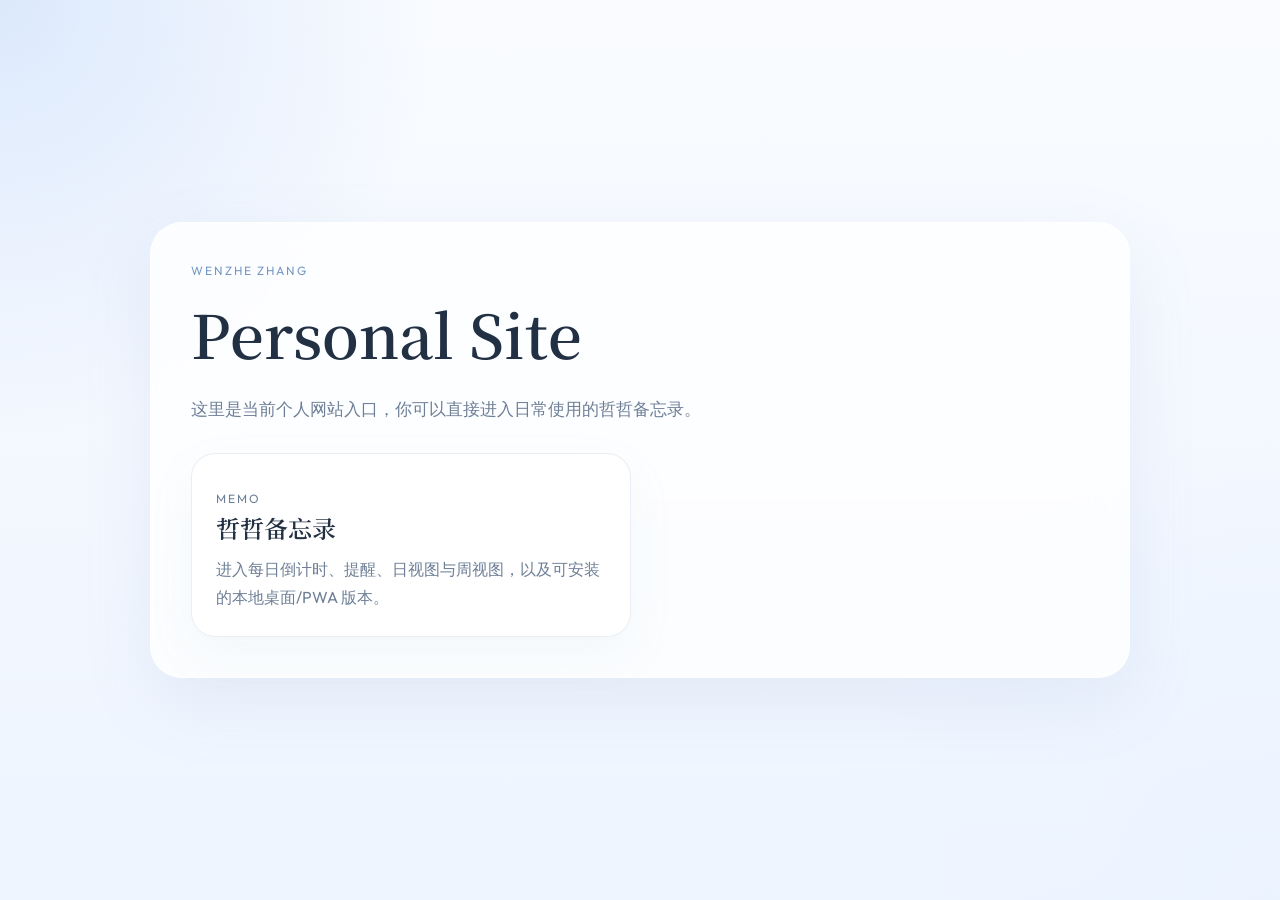
==== commit c8750f20: "Simplify homepage to memo entry only" ====
--- a/index.html
+++ b/index.html
@@ -97,18 +97,13 @@
     <main class="shell">
         <p class="eyebrow">Wenzhe Zhang</p>
         <h1>Personal Site</h1>
-        <p class="intro">这里是当前个人网站入口。你可以进入日常备忘录工具，或者查看学术主页与简历。</p>
+        <p class="intro">这里是当前个人网站入口，你可以直接进入日常使用的哲哲备忘录。</p>
         <section class="grid">
             <a class="card" href="/memo/">
                 <p class="eyebrow">Memo</p>
                 <h2>哲哲备忘录</h2>
                 <p>进入每日倒计时、提醒、日视图与周视图，以及可安装的本地桌面/PWA 版本。</p>
             </a>
-            <a class="card" href="/cv/">
-                <p class="eyebrow">Academic CV</p>
-                <h2>学术主页</h2>
-                <p>查看研究方向、教育经历、论文、项目，以及可下载的 PDF 简历。</p>
-            </a>
         </section>
     </main>
 </body>
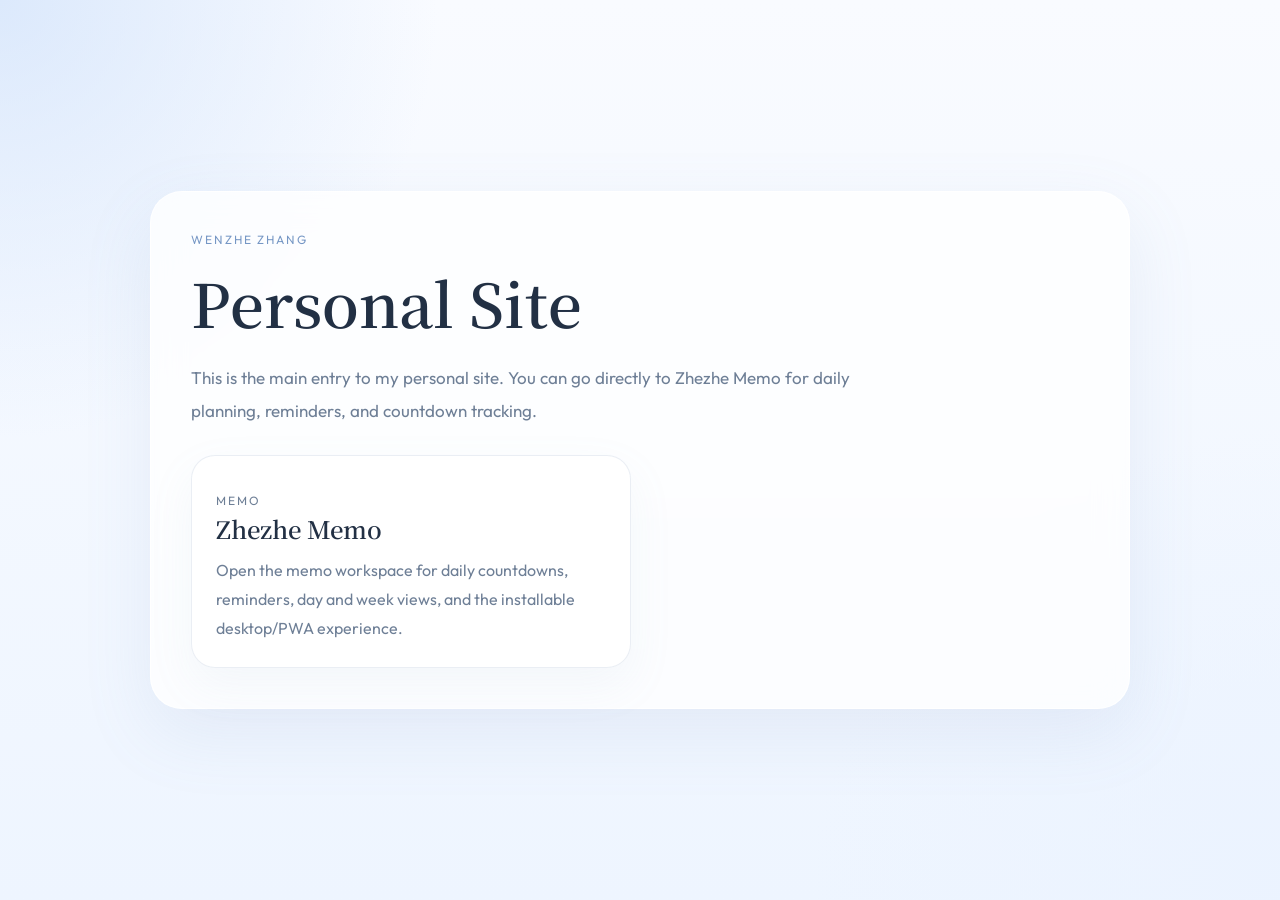
==== commit 68507094: "Translate homepage entry to English" ====
--- a/index.html
+++ b/index.html
@@ -4,7 +4,7 @@
     <meta charset="UTF-8">
     <meta name="viewport" content="width=device-width, initial-scale=1.0">
     <title>Wenzhe Zhang</title>
-    <meta name="description" content="Personal site entry for memo and academic CV.">
+    <meta name="description" content="Personal site entry for Zhezhe Memo.">
     <link rel="preconnect" href="https://fonts.googleapis.com">
     <link rel="preconnect" href="https://fonts.gstatic.com" crossorigin>
     <link href="https://fonts.googleapis.com/css2?family=Noto+Serif+SC:wght@500;600;700&family=Outfit:wght@300;400;500;600&display=swap" rel="stylesheet">
@@ -97,12 +97,12 @@
     <main class="shell">
         <p class="eyebrow">Wenzhe Zhang</p>
         <h1>Personal Site</h1>
-        <p class="intro">这里是当前个人网站入口，你可以直接进入日常使用的哲哲备忘录。</p>
+        <p class="intro">This is the main entry to my personal site. You can go directly to Zhezhe Memo for daily planning, reminders, and countdown tracking.</p>
         <section class="grid">
             <a class="card" href="/memo/">
                 <p class="eyebrow">Memo</p>
-                <h2>哲哲备忘录</h2>
-                <p>进入每日倒计时、提醒、日视图与周视图，以及可安装的本地桌面/PWA 版本。</p>
+                <h2>Zhezhe Memo</h2>
+                <p>Open the memo workspace for daily countdowns, reminders, day and week views, and the installable desktop/PWA experience.</p>
             </a>
         </section>
     </main>
